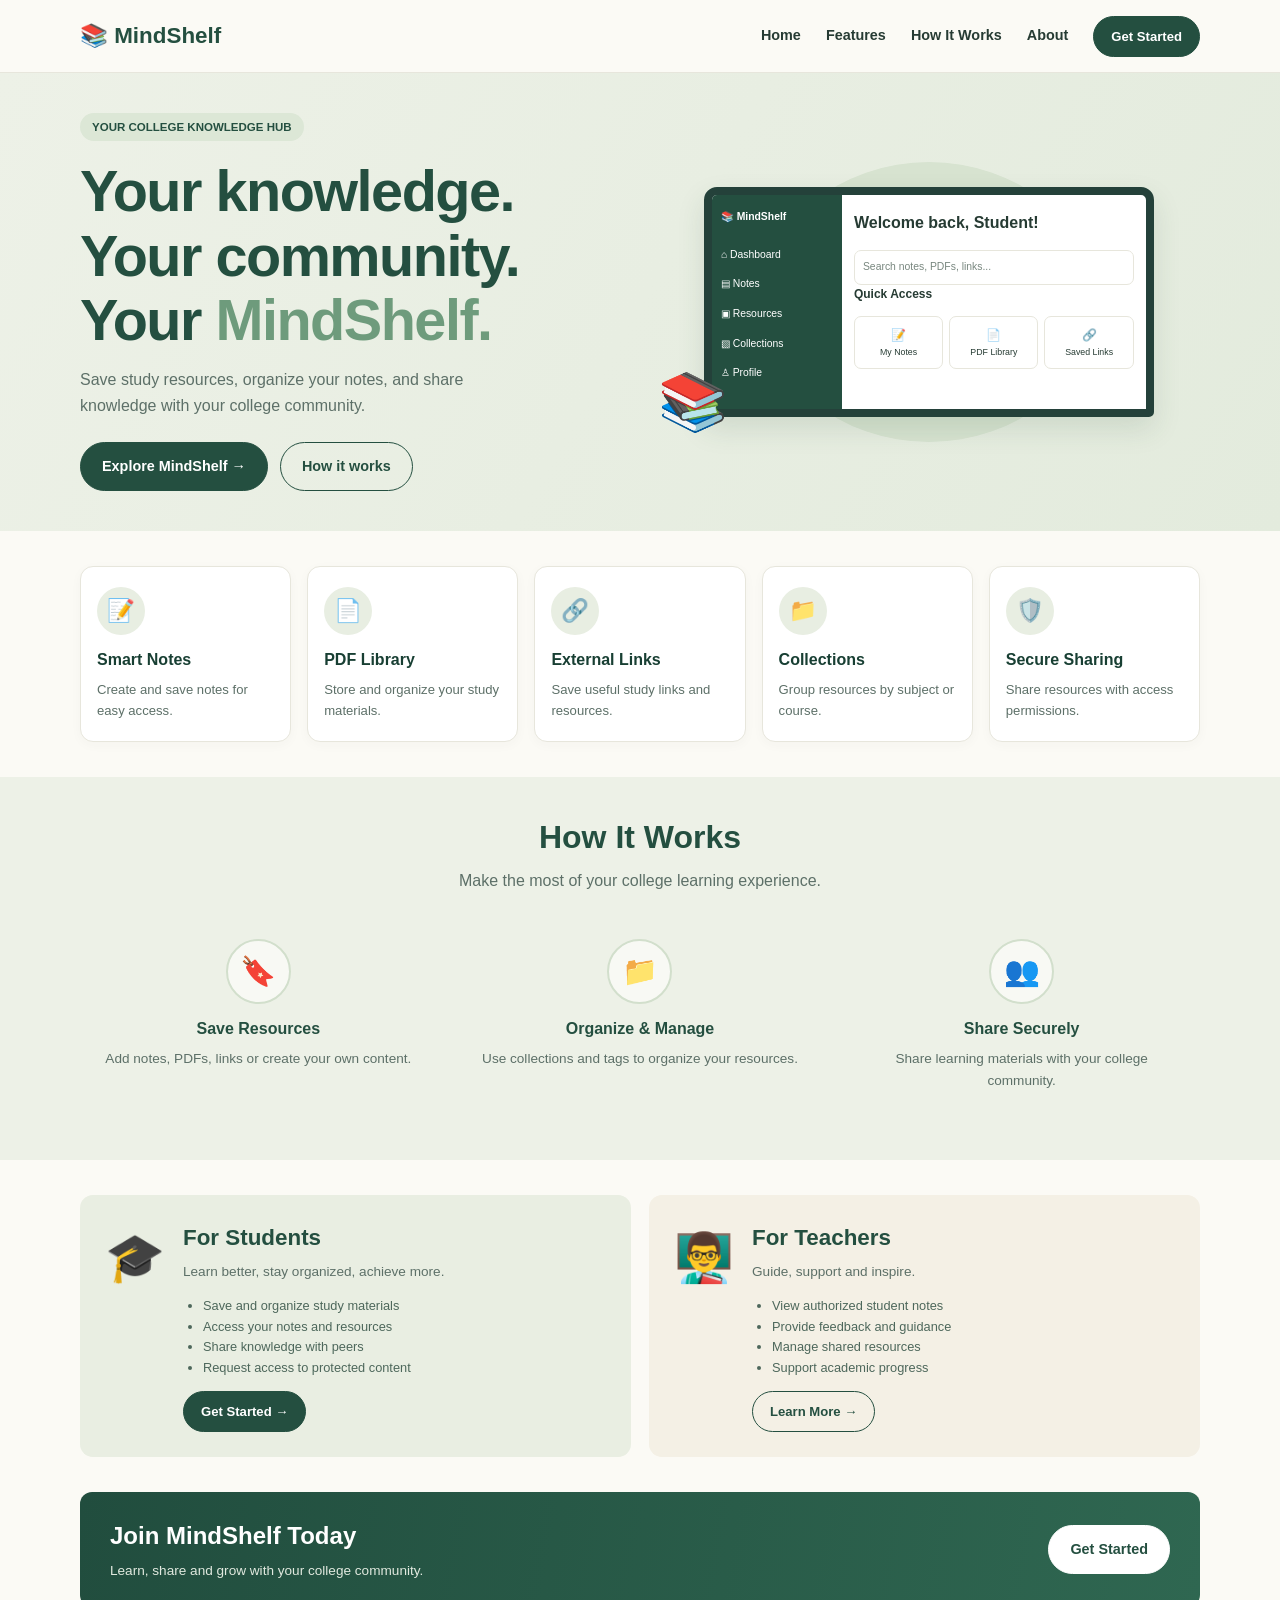
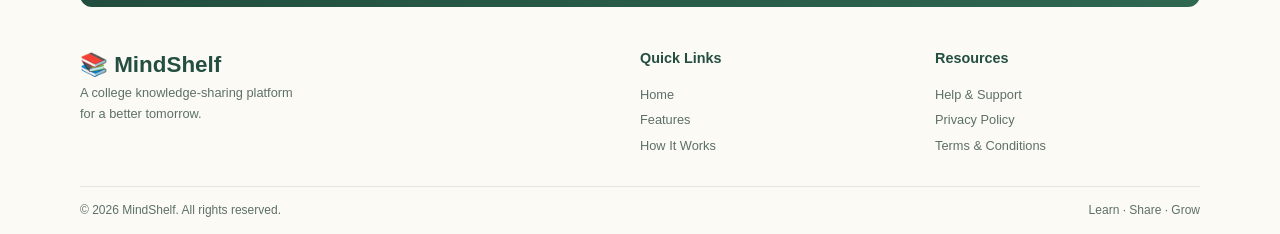
==== index.html @ 11914159 "Intial project Commit" ====
<!DOCTYPE html>
<html lang="en">
<head>
  <meta charset="UTF-8">
  <meta name="viewport" content="width=device-width, initial-scale=1.0">
  <title>MindShelf - Your College Knowledge Hub</title>

  <link rel="stylesheet" href="style.css">
</head>
<body>

  <!-- Navigation Bar -->
  <header class="site-header">
    <div class="container nav-wrap">
      <a class="brand" href="#home">📚 MindShelf</a>

      <button class="menu-toggle" id="menuToggle"
        aria-label="Toggle navigation"
        aria-expanded="false">☰</button>

      <nav class="nav-links" id="navLinks">
        <a href="#home">Home</a>
        <a href="#features">Features</a>
        <a href="#how-it-works">How It Works</a>
        <a href="#about">About</a>
        <a class="button button-small" href="#join">Get Started</a>
      </nav>
    </div>
  </header>

  <main>
    <!-- Hero Section -->
    <section class="hero" id="home">
      <div class="container hero-grid">
        <div class="hero-copy">
          <span class="eyebrow">YOUR COLLEGE KNOWLEDGE HUB</span>

          <h1>
            Your knowledge.<br>
            Your community.<br>
            Your <span>MindShelf.</span>
          </h1>

          <p class="hero-description">
            Save study resources, organize your notes,
            and share knowledge with your college community.
          </p>

          <div class="hero-actions">
            <a class="button" href="#features">Explore MindShelf →</a>
            <a class="button button-outline" href="#how-it-works">
              How it works
            </a>
          </div>
        </div>

        <div class="hero-art">
          <div class="art-circle"></div>
          <div class="hero-book">📚</div>

          <div class="laptop">
            <div class="screen">
              <aside class="mock-sidebar">
                <strong>📚 MindShelf</strong>
                <span>⌂ Dashboard</span>
                <span>▤ Notes</span>
                <span>▣ Resources</span>
                <span>▧ Collections</span>
                <span>♙ Profile</span>
              </aside>

              <div class="mock-content">
                <h3>Welcome back, Student!</h3>
                <div class="mock-search">
                  Search notes, PDFs, links...
                </div>
                <p><strong>Quick Access</strong></p>

                <div class="mock-cards">
                  <div>📝<small>My Notes</small></div>
                  <div>📄<small>PDF Library</small></div>
                  <div>🔗<small>Saved Links</small></div>
                </div>
              </div>
            </div>
          </div>
        </div>
      </div>
    </section>

    <!-- Features Section -->
    <section class="section" id="features">
      <div class="container feature-grid">
        <article class="feature-card">
          <div class="feature-icon">📝</div>
          <h3>Smart Notes</h3>
          <p>Create and save notes for easy access.</p>
        </article>

        <article class="feature-card">
          <div class="feature-icon">📄</div>
          <h3>PDF Library</h3>
          <p>Store and organize your study materials.</p>
        </article>

        <article class="feature-card">
          <div class="feature-icon">🔗</div>
          <h3>External Links</h3>
          <p>Save useful study links and resources.</p>
        </article>

        <article class="feature-card">
          <div class="feature-icon">📁</div>
          <h3>Collections</h3>
          <p>Group resources by subject or course.</p>
        </article>

        <article class="feature-card">
          <div class="feature-icon">🛡️</div>
          <h3>Secure Sharing</h3>
          <p>Share resources with access permissions.</p>
        </article>
      </div>
    </section>

    <!-- How It Works -->
    <section class="how-section section" id="how-it-works">
      <div class="container">
        <div class="how-intro">
          <h2>How It Works</h2>
          <p>Make the most of your college learning experience.</p>
        </div>

        <div class="steps">
          <article class="step">
            <div class="step-icon">🔖</div>
            <h3>Save Resources</h3>
            <p>Add notes, PDFs, links or create your own content.</p>
          </article>

          <article class="step">
            <div class="step-icon">📁</div>
            <h3>Organize &amp; Manage</h3>
            <p>Use collections and tags to organize your resources.</p>
          </article>

          <article class="step">
            <div class="step-icon">👥</div>
            <h3>Share Securely</h3>
            <p>Share learning materials with your college community.</p>
          </article>
        </div>
      </div>
    </section>

    <!-- Students and Teachers -->
    <section class="section" id="about">
      <div class="container audience-grid">
        <article class="audience-card student-card">
          <div class="audience-icon">🎓</div>
          <div>
            <h2>For Students</h2>
            <p>Learn better, stay organized, achieve more.</p>
            <ul>
              <li>Save and organize study materials</li>
              <li>Access your notes and resources</li>
              <li>Share knowledge with peers</li>
              <li>Request access to protected content</li>
            </ul>
            <a class="button button-small" href="#join">Get Started →</a>
          </div>
        </article>

        <article class="audience-card teacher-card">
          <div class="audience-icon">👨‍🏫</div>
          <div>
            <h2>For Teachers</h2>
            <p>Guide, support and inspire.</p>
            <ul>
              <li>View authorized student notes</li>
              <li>Provide feedback and guidance</li>
              <li>Manage shared resources</li>
              <li>Support academic progress</li>
            </ul>
            <a class="button button-outline button-small" href="#join">
              Learn More →
            </a>
          </div>
        </article>
      </div>
    </section>

    <!-- Join Banner -->
    <section class="join-section" id="join">
      <div class="container join-banner">
        <div>
          <h2>Join MindShelf Today</h2>
          <p>Learn, share and grow with your college community.</p>
        </div>
        <a class="button button-light" href="mailto:hello@example.com">
          Get Started
        </a>
      </div>
    </section>
  </main>

  <!-- Footer -->
  <footer class="site-footer">
    <div class="container footer-grid">
      <div>
        <a class="brand" href="#home">📚 MindShelf</a>
        <p>A college knowledge-sharing platform<br>for a better tomorrow.</p>
      </div>

      <div>
        <h3>Quick Links</h3>
        <a href="#home">Home</a>
        <a href="#features">Features</a>
        <a href="#how-it-works">How It Works</a>
      </div>

      <div>
        <h3>Resources</h3>
        <a href="#join">Help &amp; Support</a>
        <a href="#join">Privacy Policy</a>
        <a href="#join">Terms &amp; Conditions</a>
      </div>
    </div>

    <div class="container footer-bottom">
      <span>© <span id="year"></span> MindShelf. All rights reserved.</span>
      <span>Learn · Share · Grow</span>
    </div>
  </footer>

  <script src="script.js"></script>
</body>
</html>
---- style.css ----
/* Basic settings */
* {
  box-sizing: border-box;
}

:root {
  --green: #244f40;
  --dark-green: #183f33;
  --sage: #e8eee2;
  --cream: #fbfaf5;
  --white: #ffffff;
  --text: #263b33;
  --muted: #5d7068;
  --border: #e7e6dc;
}

html {
  scroll-behavior: smooth;
  scroll-padding-top: 80px;
}

body {
  margin: 0;
  font-family: Arial, sans-serif;
  background: var(--cream);
  color: var(--text);
  line-height: 1.6;
}

a {
  color: inherit;
  text-decoration: none;
}

.container {
  width: min(1120px, calc(100% - 40px));
  margin: auto;
}

h1, h2, h3, p {
  margin-top: 0;
}

/* Navigation */
.site-header {
  background: var(--cream);
  position: sticky;
  top: 0;
  z-index: 10;
  border-bottom: 1px solid var(--border);
}

.nav-wrap {
  min-height: 72px;
  display: flex;
  justify-content: space-between;
  align-items: center;
}

.brand {
  color: var(--green);
  font-size: 1.4rem;
  font-weight: bold;
}

.nav-links {
  display: flex;
  align-items: center;
  gap: 25px;
  font-size: 0.9rem;
  font-weight: bold;
}

.nav-links a:not(.button):hover {
  color: #70977e;
}

.menu-toggle {
  display: none;
  border: none;
  background: transparent;
  color: var(--green);
  font-size: 1.7rem;
  cursor: pointer;
}

/* Buttons */
.button {
  display: inline-flex;
  justify-content: center;
  align-items: center;
  gap: 8px;
  padding: 12px 21px;
  background: var(--green);
  color: white;
  border: 1px solid var(--green);
  border-radius: 30px;
  font-size: 0.9rem;
  font-weight: bold;
  transition: 0.2s;
  cursor: pointer;
}

.button:hover {
  background: var(--dark-green);
  transform: translateY(-2px);
}

.button-small {
  padding: 9px 17px;
  font-size: 0.82rem;
}

.button-outline {
  background: transparent;
  color: var(--green);
}

.button-outline:hover {
  color: white;
}

.button-light {
  background: white;
  color: var(--green);
  border-color: white;
}

/* Hero section */
.hero {
  background: linear-gradient(120deg, #edf1e7, #e3ebdd);
  overflow: hidden;
}

.hero-grid {
  min-height: 420px;
  padding-top: 40px;
  padding-bottom: 40px;
  display: grid;
  grid-template-columns: 1fr 1fr;
  align-items: center;
  gap: 35px;
}

.eyebrow {
  display: inline-block;
  background: #dce7d6;
  color: var(--green);
  border-radius: 30px;
  padding: 5px 12px;
  font-size: 0.72rem;
  font-weight: bold;
}

.hero h1 {
  margin: 18px 0 14px;
  color: var(--green);
  font-size: clamp(2.4rem, 4.5vw, 3.6rem);
  line-height: 1.12;
  letter-spacing: -1.5px;
}

.hero h1 span {
  color: #6e9b7c;
}

.hero-description {
  max-width: 450px;
  color: var(--muted);
}

.hero-actions {
  display: flex;
  flex-wrap: wrap;
  gap: 12px;
  margin-top: 24px;
}

/* Laptop illustration */
.hero-art {
  min-height: 320px;
  position: relative;
  display: flex;
  align-items: center;
  justify-content: center;
}

.art-circle {
  position: absolute;
  width: 330px;
  height: 280px;
  border-radius: 50%;
  background: #d7e3d0;
}

.hero-book {
  position: absolute;
  bottom: 15px;
  left: 0;
  z-index: 2;
  font-size: 3.5rem;
}

.laptop {
  width: 100%;
  max-width: 450px;
  position: relative;
  z-index: 1;
}

.screen {
  min-height: 230px;
  display: grid;
  grid-template-columns: 30% 70%;
  background: white;
  border: 8px solid #24413a;
  border-radius: 13px 13px 5px 5px;
  overflow: hidden;
  box-shadow: 0 12px 28px #254c3a20;
}

.mock-sidebar {
  background: var(--green);
  color: white;
  padding: 14px 9px;
  display: flex;
  flex-direction: column;
  gap: 13px;
  font-size: 0.65rem;
}

.mock-sidebar strong {
  margin-bottom: 8px;
}

.mock-content {
  padding: 18px 12px;
  font-size: 0.75rem;
}

.mock-content h3 {
  font-size: 1rem;
  line-height: 1.3;
}

.mock-search {
  border: 1px solid var(--border);
  border-radius: 7px;
  padding: 8px;
  color: #78877f;
  font-size: 0.65rem;
}

.mock-cards {
  display: grid;
  grid-template-columns: repeat(3, 1fr);
  gap: 6px;
}

.mock-cards div {
  padding: 9px 2px;
  text-align: center;
  border: 1px solid var(--border);
  border-radius: 7px;
}

.mock-cards small {
  display: block;
  font-size: 0.55rem;
}

/* General sections */
.section {
  padding: 35px 0;
}

/* Feature cards */
.feature-grid {
  display: grid;
  grid-template-columns: repeat(5, 1fr);
  gap: 16px;
}

.feature-card {
  padding: 20px 16px;
  background: var(--white);
  border: 1px solid var(--border);
  border-radius: 13px;
  box-shadow: 0 3px 12px #3d4e3808;
  transition: transform 0.2s;
}

.feature-card:hover {
  transform: translateY(-5px);
}

.feature-icon {
  width: 48px;
  height: 48px;
  display: grid;
  place-items: center;
  background: var(--sage);
  border-radius: 50%;
  font-size: 1.4rem;
}

.feature-card h3 {
  color: var(--dark-green);
  font-size: 1rem;
  margin: 12px 0 6px;
}

.feature-card p {
  margin-bottom: 0;
  color: var(--muted);
  font-size: 0.82rem;
}

/* How it works */
.how-section {
  background: #edf1e7;
}

.how-intro {
  text-align: center;
  margin-bottom: 25px;
}

.how-intro h2 {
  color: var(--green);
  font-size: 2rem;
  margin-bottom: 5px;
}

.how-intro p {
  color: var(--muted);
}

.steps {
  display: grid;
  grid-template-columns: repeat(3, 1fr);
  gap: 25px;
}

.step {
  text-align: center;
  padding: 20px;
}

.step-icon {
  width: 65px;
  height: 65px;
  display: grid;
  place-items: center;
  background: #f8f9f4;
  border: 2px solid #d2dfcc;
  border-radius: 50%;
  margin: 0 auto 12px;
  font-size: 1.8rem;
}

.step h3 {
  color: var(--green);
  font-size: 1rem;
  margin-bottom: 7px;
}

.step p {
  color: var(--muted);
  font-size: 0.85rem;
}

/* Student and teacher cards */
.audience-grid {
  display: grid;
  grid-template-columns: 1fr 1fr;
  gap: 18px;
}

.audience-card {
  display: flex;
  align-items: flex-start;
  gap: 18px;
  padding: 25px;
  border-radius: 13px;
}

.student-card {
  background: #e9eee2;
}

.teacher-card {
  background: #f4f0e5;
}

.audience-icon {
  font-size: 3rem;
}

.audience-card h2 {
  color: var(--green);
  font-size: 1.4rem;
  margin-bottom: 5px;
}

.audience-card p {
  color: var(--muted);
  font-size: 0.85rem;
}

.audience-card ul {
  padding-left: 20px;
  color: #4d675b;
  font-size: 0.8rem;
}

/* Join banner */
.join-section {
  padding: 0 0 25px;
}

.join-banner {
  background: linear-gradient(100deg, #214d3e, #2f6751);
  color: white;
  border-radius: 12px;
  padding: 25px 30px;
  display: flex;
  justify-content: space-between;
  align-items: center;
  gap: 20px;
}

.join-banner h2 {
  margin-bottom: 5px;
}

.join-banner p {
  margin-bottom: 0;
  color: #e1e9df;
  font-size: 0.85rem;
}

/* Footer */
.site-footer {
  padding-top: 15px;
}

.footer-grid {
  display: grid;
  grid-template-columns: 2fr 1fr 1fr;
  gap: 30px;
  padding-bottom: 25px;
}

.footer-grid h3 {
  color: var(--green);
  font-size: 0.9rem;
}

.footer-grid p,
.footer-grid a:not(.brand) {
  color: var(--muted);
  font-size: 0.8rem;
}

.footer-grid a:not(.brand) {
  display: block;
  margin: 5px 0;
}

.footer-bottom {
  border-top: 1px solid var(--border);
  padding: 14px 0;
  display: flex;
  justify-content: space-between;
  gap: 12px;
  color: var(--muted);
  font-size: 0.75rem;
}

/* Mobile responsive design */
@media (max-width: 900px) {
  .feature-grid {
    grid-template-columns: repeat(3, 1fr);
  }

  .hero-grid {
    gap: 20px;
  }

  .audience-card {
    padding: 18px;
    gap: 10px;
  }
}

@media (max-width: 650px) {
  .menu-toggle {
    display: block;
  }

  .nav-links {
    display: none;
    position: absolute;
    top: 72px;
    left: 0;
    right: 0;
    padding: 20px;
    background: var(--cream);
    border-bottom: 1px solid var(--border);
    flex-direction: column;
    align-items: stretch;
    gap: 15px;
  }

  .nav-links.open {
    display: flex;
  }

  .hero-grid {
    grid-template-columns: 1fr;
    padding-top: 35px;
  }

  .hero-art {
    min-height: 250px;
  }

  .screen {
    min-height: 190px;
  }

  .feature-grid {
    grid-template-columns: repeat(2, 1fr);
    gap: 12px;
  }

  .feature-card:last-child {
    grid-column: span 2;
  }

  .steps {
    grid-template-columns: 1fr;
    gap: 5px;
  }

  .step {
    padding: 12px;
  }

  .audience-grid {
    grid-template-columns: 1fr;
  }

  .join-banner {
    align-items: flex-start;
    flex-direction: column;
  }

  .footer-grid {
    grid-template-columns: 1fr 1fr;
  }

  .footer-grid > div:first-child {
    grid-column: span 2;
  }

  .footer-bottom {
    flex-direction: column;
    gap: 5px;
  }
}

@media (max-width: 380px) {
  .hero h1 {
    font-size: 2.3rem;
  }

  .hero-actions .button {
    padding: 10px 14px;
  }

  .audience-icon {
    display: none;
  }

  .screen {
    grid-template-columns: 28% 72%;
    border-width: 5px;
  }

  .mock-sidebar {
    padding: 10px 5px;
    font-size: 0.55rem;
  }
}
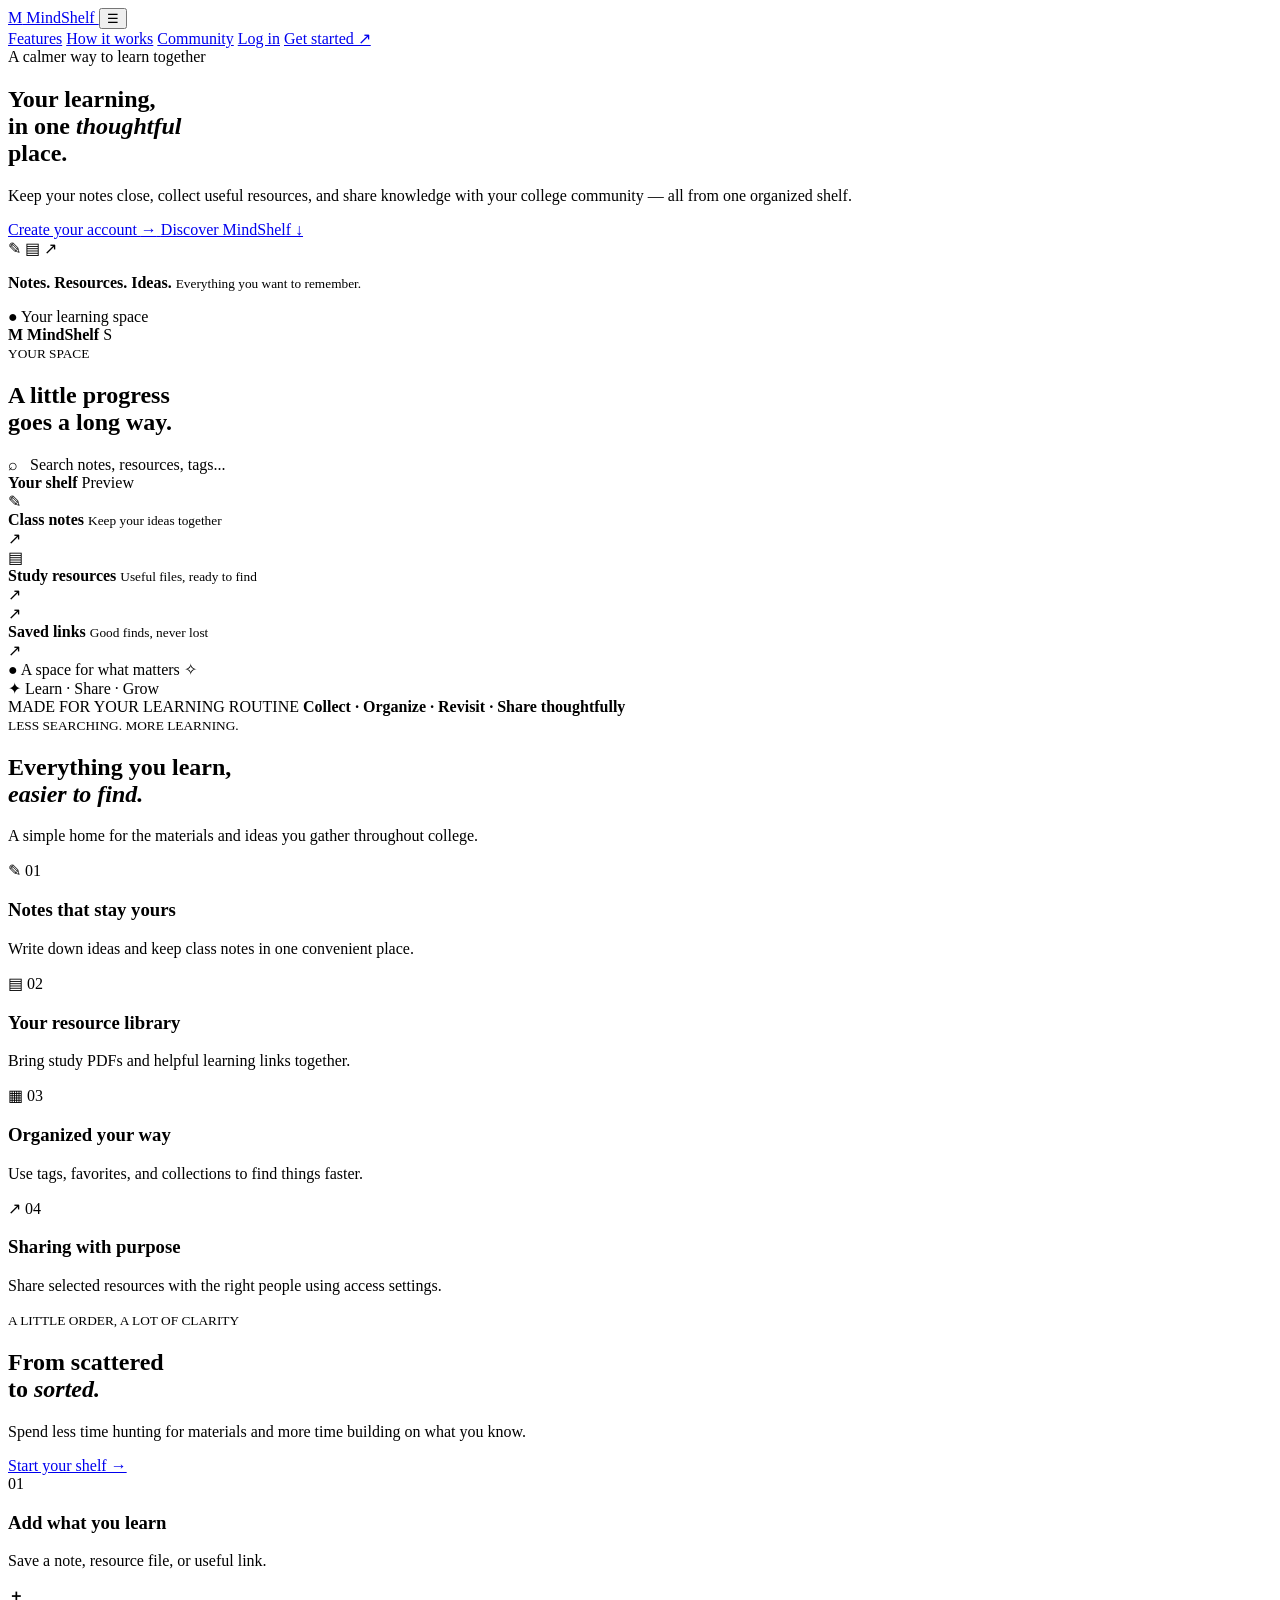
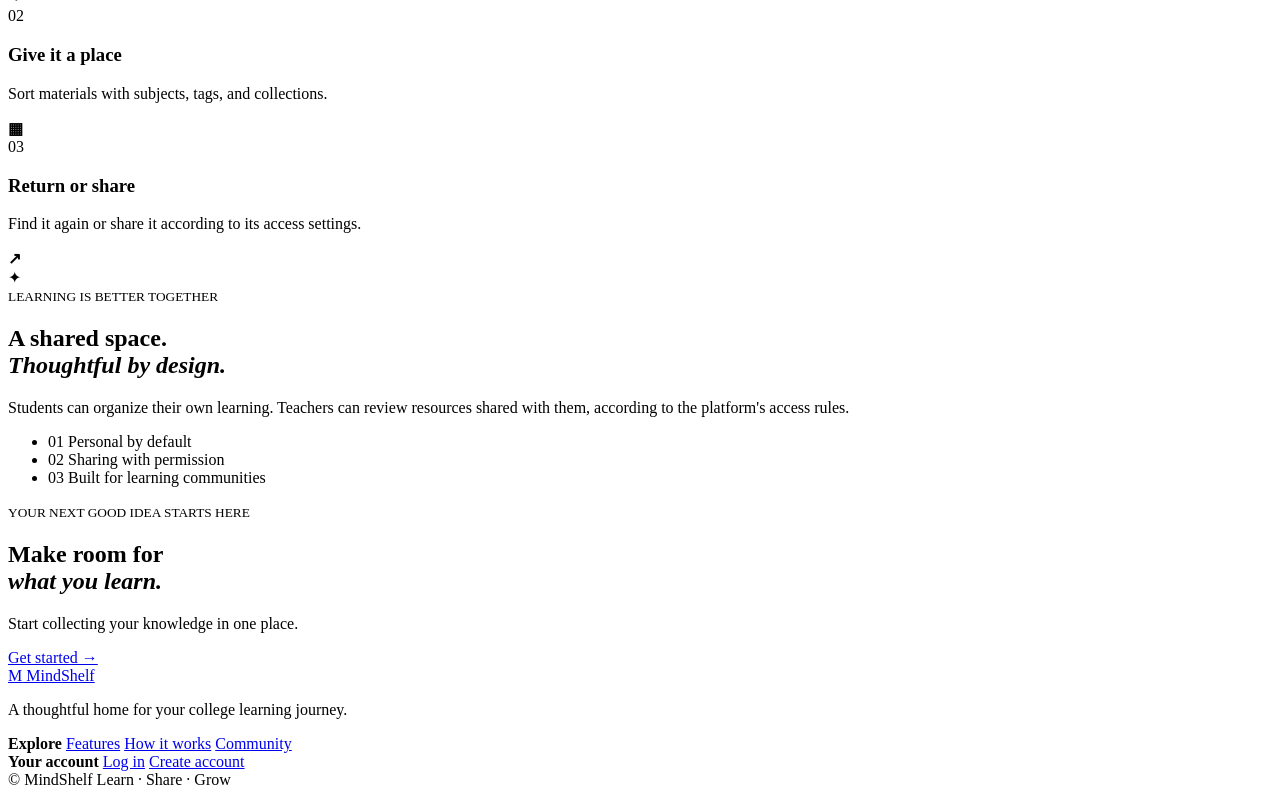
==== commit 266a2215: "Rename homepage" ====
--- a/index.html
+++ b/index.html
@@ -4,236 +4,375 @@
 <head>
   <meta charset="UTF-8">
   <meta name="viewport" content="width=device-width, initial-scale=1.0">
-  <title>MindShelf - Your College Knowledge Hub</title>
-
-  <link rel="stylesheet" href="style.css">
+  <meta name="description" content="Organize notes, collect study resources, and share knowledge with your college community.">
+  <title>MindShelf | Your Learning, in One Place</title>
+  <link rel="stylesheet" href="entry.css">
 </head>
 <body>
 
-  <!-- Navigation Bar -->
-  <header class="site-header">
-    <div class="container nav-wrap">
-      <a class="brand" href="#home">📚 MindShelf</a>
-
-      <button class="menu-toggle" id="menuToggle"
-        aria-label="Toggle navigation"
-        aria-expanded="false">☰</button>
-
-      <nav class="nav-links" id="navLinks">
-        <a href="#home">Home</a>
+  <header class="header">
+    <div class="wrap nav">
+      <a class="brand" href="#home">
+        <span class="mark">M</span>
+        MindShelf
+      </a>
+
+      <button class="menu" id="menuToggle"
+        aria-controls="navLinks"
+        aria-expanded="false"
+        aria-label="Open navigation">
+        ☰
+      </button>
+
+      <nav id="navLinks">
         <a href="#features">Features</a>
-        <a href="#how-it-works">How It Works</a>
-        <a href="#about">About</a>
-        <a class="button button-small" href="#join">Get Started</a>
+        <a href="#steps">How it works</a>
+        <a href="#community">Community</a>
+        <a class="login" href="login.html">Log in</a>
+        <a class="btn small" href="signup.html">Get started ↗</a>
       </nav>
     </div>
   </header>
 
   <main>
+
     <!-- Hero Section -->
     <section class="hero" id="home">
-      <div class="container hero-grid">
+      <div class="wrap hero-grid">
+
         <div class="hero-copy">
-          <span class="eyebrow">YOUR COLLEGE KNOWLEDGE HUB</span>
+          <span class="eyebrow">
+            <i></i> A calmer way to learn together
+          </span>
 
           <h1>
-            Your knowledge.<br>
-            Your community.<br>
-            Your <span>MindShelf.</span>
+            Your learning,<br>
+            in one <em>thoughtful</em><br>
+            place.
           </h1>
 
-          <p class="hero-description">
-            Save study resources, organize your notes,
-            and share knowledge with your college community.
+          <p class="lead">
+            Keep your notes close, collect useful resources,
+            and share knowledge with your college community
+            — all from one organized shelf.
           </p>
 
-          <div class="hero-actions">
-            <a class="button" href="#features">Explore MindShelf →</a>
-            <a class="button button-outline" href="#how-it-works">
-              How it works
+          <div class="actions">
+            <a class="btn" href="signup.html">
+              Create your account <span>→</span>
             </a>
-          </div>
-        </div>
-
-        <div class="hero-art">
-          <div class="art-circle"></div>
-          <div class="hero-book">📚</div>
-
-          <div class="laptop">
-            <div class="screen">
-              <aside class="mock-sidebar">
-                <strong>📚 MindShelf</strong>
-                <span>⌂ Dashboard</span>
-                <span>▤ Notes</span>
-                <span>▣ Resources</span>
-                <span>▧ Collections</span>
-                <span>♙ Profile</span>
-              </aside>
-
-              <div class="mock-content">
-                <h3>Welcome back, Student!</h3>
-                <div class="mock-search">
-                  Search notes, PDFs, links...
-                </div>
-                <p><strong>Quick Access</strong></p>
-
-                <div class="mock-cards">
-                  <div>📝<small>My Notes</small></div>
-                  <div>📄<small>PDF Library</small></div>
-                  <div>🔗<small>Saved Links</small></div>
-                </div>
+
+            <a class="plain-link" href="#features">
+              Discover MindShelf ↓
+            </a>
+          </div>
+
+          <div class="proof">
+            <div class="bubbles">
+              <span>✎</span>
+              <span>▤</span>
+              <span>↗</span>
+            </div>
+
+            <p>
+              <b>Notes. Resources. Ideas.</b>
+              <small>Everything you want to remember.</small>
+            </p>
+          </div>
+        </div>
+
+        <!-- Dashboard Preview -->
+        <div class="visual" aria-label="Preview of a personal learning dashboard">
+
+          <div class="ring r1"></div>
+          <div class="ring r2"></div>
+
+          <div class="float top">
+            ● Your learning space
+          </div>
+
+          <div class="dash">
+
+            <div class="dash-head">
+              <b>
+                <span class="mini">M</span>
+                MindShelf
+              </b>
+              <span class="avatar">S</span>
+            </div>
+
+            <div class="welcome">
+              <small>YOUR SPACE</small>
+              <h2>
+                A little progress<br>
+                goes a long way.
+              </h2>
+            </div>
+
+            <div class="search">
+              ⌕ &nbsp; Search notes, resources, tags...
+            </div>
+
+            <div class="row-label">
+              <b>Your shelf</b>
+              <span>Preview</span>
+            </div>
+
+            <div class="resource">
+              <span class="resicon green">✎</span>
+              <div>
+                <b>Class notes</b>
+                <small>Keep your ideas together</small>
               </div>
-            </div>
-          </div>
-        </div>
-      </div>
-    </section>
-
-    <!-- Features Section -->
+              <span class="arrow">↗</span>
+            </div>
+
+            <div class="resource">
+              <span class="resicon peach">▤</span>
+              <div>
+                <b>Study resources</b>
+                <small>Useful files, ready to find</small>
+              </div>
+              <span class="arrow">↗</span>
+            </div>
+
+            <div class="resource">
+              <span class="resicon blue">↗</span>
+              <div>
+                <b>Saved links</b>
+                <small>Good finds, never lost</small>
+              </div>
+              <span class="arrow">↗</span>
+            </div>
+
+            <div class="dash-foot">
+              <span>● A space for what matters</span>
+              <span>✧</span>
+            </div>
+
+          </div>
+
+          <div class="float bottom">
+            ✦ Learn · Share · Grow
+          </div>
+        </div>
+
+      </div>
+    </section>
+
+    <!-- Highlights -->
+    <div class="ribbon">
+      <div class="wrap ribbon-in">
+        <span>MADE FOR YOUR LEARNING ROUTINE</span>
+        <b>
+          Collect <i>·</i> Organize <i>·</i>
+          Revisit <i>·</i> Share thoughtfully
+        </b>
+      </div>
+    </div>
+
+    <!-- Features -->
     <section class="section" id="features">
-      <div class="container feature-grid">
-        <article class="feature-card">
-          <div class="feature-icon">📝</div>
-          <h3>Smart Notes</h3>
-          <p>Create and save notes for easy access.</p>
-        </article>
-
-        <article class="feature-card">
-          <div class="feature-icon">📄</div>
-          <h3>PDF Library</h3>
-          <p>Store and organize your study materials.</p>
-        </article>
-
-        <article class="feature-card">
-          <div class="feature-icon">🔗</div>
-          <h3>External Links</h3>
-          <p>Save useful study links and resources.</p>
-        </article>
-
-        <article class="feature-card">
-          <div class="feature-icon">📁</div>
-          <h3>Collections</h3>
-          <p>Group resources by subject or course.</p>
-        </article>
-
-        <article class="feature-card">
-          <div class="feature-icon">🛡️</div>
-          <h3>Secure Sharing</h3>
-          <p>Share resources with access permissions.</p>
-        </article>
+      <div class="wrap">
+
+        <div class="heading">
+          <small>LESS SEARCHING. MORE LEARNING.</small>
+          <h2>
+            Everything you learn,<br>
+            <em>easier to find.</em>
+          </h2>
+          <p>
+            A simple home for the materials and ideas
+            you gather throughout college.
+          </p>
+        </div>
+
+        <div class="features">
+
+          <article>
+            <span class="ficon">✎</span>
+            <label>01</label>
+            <h3>Notes that stay yours</h3>
+            <p>
+              Write down ideas and keep class notes
+              in one convenient place.
+            </p>
+          </article>
+
+          <article>
+            <span class="ficon peach">▤</span>
+            <label>02</label>
+            <h3>Your resource library</h3>
+            <p>
+              Bring study PDFs and helpful learning
+              links together.
+            </p>
+          </article>
+
+          <article>
+            <span class="ficon lilac">▦</span>
+            <label>03</label>
+            <h3>Organized your way</h3>
+            <p>
+              Use tags, favorites, and collections
+              to find things faster.
+            </p>
+          </article>
+
+          <article>
+            <span class="ficon blue">↗</span>
+            <label>04</label>
+            <h3>Sharing with purpose</h3>
+            <p>
+              Share selected resources with the right
+              people using access settings.
+            </p>
+          </article>
+
+        </div>
       </div>
     </section>
 
     <!-- How It Works -->
-    <section class="how-section section" id="how-it-works">
-      <div class="container">
-        <div class="how-intro">
-          <h2>How It Works</h2>
-          <p>Make the most of your college learning experience.</p>
-        </div>
-
-        <div class="steps">
-          <article class="step">
-            <div class="step-icon">🔖</div>
-            <h3>Save Resources</h3>
-            <p>Add notes, PDFs, links or create your own content.</p>
-          </article>
-
-          <article class="step">
-            <div class="step-icon">📁</div>
-            <h3>Organize &amp; Manage</h3>
-            <p>Use collections and tags to organize your resources.</p>
-          </article>
-
-          <article class="step">
-            <div class="step-icon">👥</div>
-            <h3>Share Securely</h3>
-            <p>Share learning materials with your college community.</p>
-          </article>
-        </div>
-      </div>
-    </section>
-
-    <!-- Students and Teachers -->
-    <section class="section" id="about">
-      <div class="container audience-grid">
-        <article class="audience-card student-card">
-          <div class="audience-icon">🎓</div>
-          <div>
-            <h2>For Students</h2>
-            <p>Learn better, stay organized, achieve more.</p>
-            <ul>
-              <li>Save and organize study materials</li>
-              <li>Access your notes and resources</li>
-              <li>Share knowledge with peers</li>
-              <li>Request access to protected content</li>
-            </ul>
-            <a class="button button-small" href="#join">Get Started →</a>
-          </div>
-        </article>
-
-        <article class="audience-card teacher-card">
-          <div class="audience-icon">👨‍🏫</div>
-          <div>
-            <h2>For Teachers</h2>
-            <p>Guide, support and inspire.</p>
-            <ul>
-              <li>View authorized student notes</li>
-              <li>Provide feedback and guidance</li>
-              <li>Manage shared resources</li>
-              <li>Support academic progress</li>
-            </ul>
-            <a class="button button-outline button-small" href="#join">
-              Learn More →
-            </a>
-          </div>
-        </article>
-      </div>
-    </section>
-
-    <!-- Join Banner -->
-    <section class="join-section" id="join">
-      <div class="container join-banner">
+    <section class="steps-section section" id="steps">
+      <div class="wrap steps-grid">
+
+        <div class="step-intro">
+          <small>A LITTLE ORDER, A LOT OF CLARITY</small>
+          <h2>
+            From scattered<br>
+            to <em>sorted.</em>
+          </h2>
+          <p>
+            Spend less time hunting for materials and
+            more time building on what you know.
+          </p>
+          <a class="plain-link" href="signup.html">
+            Start your shelf →
+          </a>
+        </div>
+
+        <div class="step-list">
+
+          <article>
+            <span>01</span>
+            <div>
+              <h3>Add what you learn</h3>
+              <p>Save a note, resource file, or useful link.</p>
+            </div>
+            <b>＋</b>
+          </article>
+
+          <article>
+            <span>02</span>
+            <div>
+              <h3>Give it a place</h3>
+              <p>Sort materials with subjects, tags, and collections.</p>
+            </div>
+            <b>▦</b>
+          </article>
+
+          <article>
+            <span>03</span>
+            <div>
+              <h3>Return or share</h3>
+              <p>Find it again or share it according to its access settings.</p>
+            </div>
+            <b>↗</b>
+          </article>
+
+        </div>
+      </div>
+    </section>
+
+    <!-- Community -->
+    <section class="section community" id="community">
+      <div class="wrap community-box">
+
+        <div class="spark">✦</div>
+
         <div>
-          <h2>Join MindShelf Today</h2>
-          <p>Learn, share and grow with your college community.</p>
-        </div>
-        <a class="button button-light" href="mailto:hello@example.com">
-          Get Started
+          <small>LEARNING IS BETTER TOGETHER</small>
+          <h2>
+            A shared space.<br>
+            <em>Thoughtful by design.</em>
+          </h2>
+          <p>
+            Students can organize their own learning.
+            Teachers can review resources shared with them,
+            according to the platform's access rules.
+          </p>
+        </div>
+
+        <ul>
+          <li><span>01</span> Personal by default</li>
+          <li><span>02</span> Sharing with permission</li>
+          <li><span>03</span> Built for learning communities</li>
+        </ul>
+
+      </div>
+    </section>
+
+    <!-- Call to Action -->
+    <section class="cta">
+      <div class="wrap cta-in">
+
+        <div>
+          <small>YOUR NEXT GOOD IDEA STARTS HERE</small>
+          <h2>
+            Make room for<br>
+            <em>what you learn.</em>
+          </h2>
+        </div>
+
+        <div>
+          <p>Start collecting your knowledge in one place.</p>
+          <a class="btn light" href="signup.html">
+            Get started →
+          </a>
+        </div>
+
+      </div>
+    </section>
+
+  </main>
+
+  <!-- Footer -->
+  <footer>
+    <div class="wrap footer-main">
+
+      <div>
+        <a class="brand" href="#home">
+          <span class="mark">M</span>
+          MindShelf
         </a>
-      </div>
-    </section>
-  </main>
-
-  <!-- Footer -->
-  <footer class="site-footer">
-    <div class="container footer-grid">
+        <p>
+          A thoughtful home for your college
+          learning journey.
+        </p>
+      </div>
+
       <div>
-        <a class="brand" href="#home">📚 MindShelf</a>
-        <p>A college knowledge-sharing platform<br>for a better tomorrow.</p>
+        <b>Explore</b>
+        <a href="#features">Features</a>
+        <a href="#steps">How it works</a>
+        <a href="#community">Community</a>
       </div>
 
       <div>
-        <h3>Quick Links</h3>
-        <a href="#home">Home</a>
-        <a href="#features">Features</a>
-        <a href="#how-it-works">How It Works</a>
-      </div>
-
-      <div>
-        <h3>Resources</h3>
-        <a href="#join">Help &amp; Support</a>
-        <a href="#join">Privacy Policy</a>
-        <a href="#join">Terms &amp; Conditions</a>
-      </div>
+        <b>Your account</b>
+        <a href="login.html">Log in</a>
+        <a href="signup.html">Create account</a>
+      </div>
+
     </div>
 
-    <div class="container footer-bottom">
-      <span>© <span id="year"></span> MindShelf. All rights reserved.</span>
+    <div class="wrap footer-bottom">
+      <span>© <span id="year"></span> MindShelf</span>
       <span>Learn · Share · Grow</span>
     </div>
   </footer>
 
-  <script src="script.js"></script>
+  <script src="entry.js"></script>
 </body>
 </html>
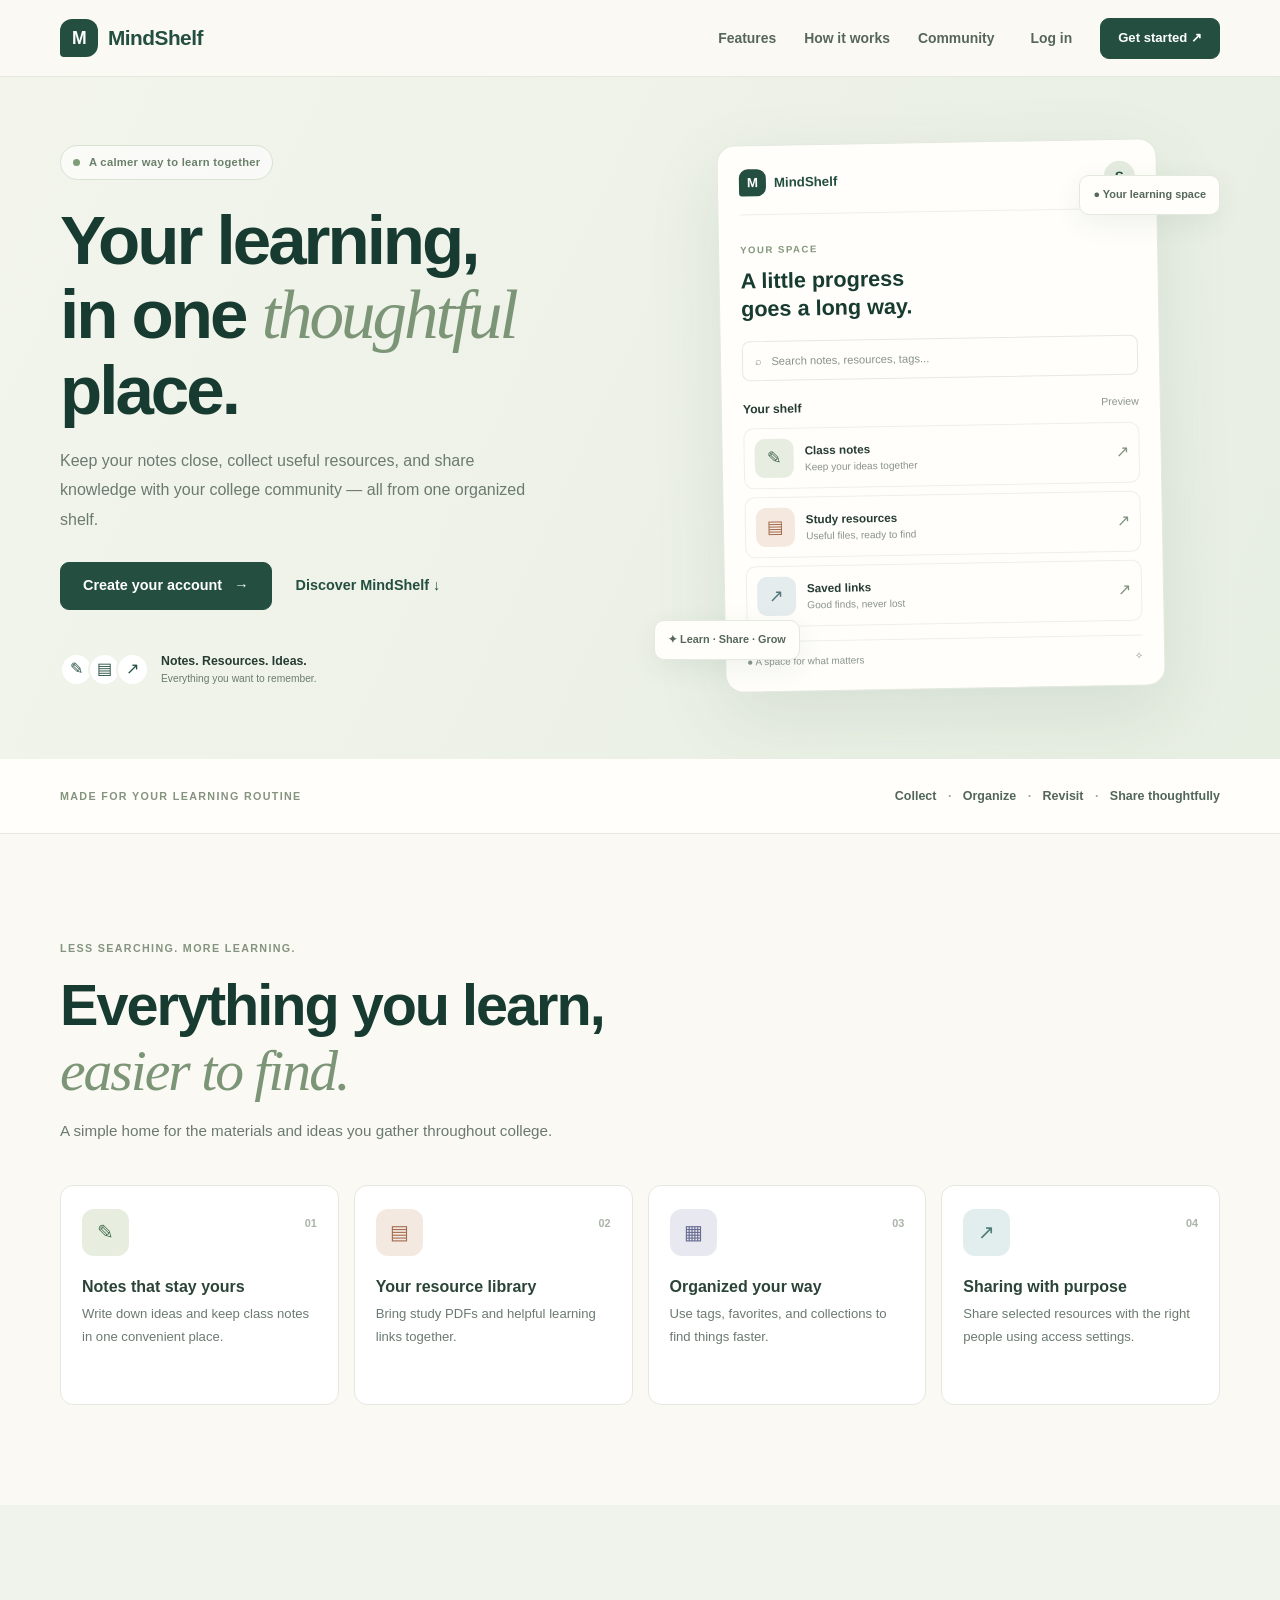
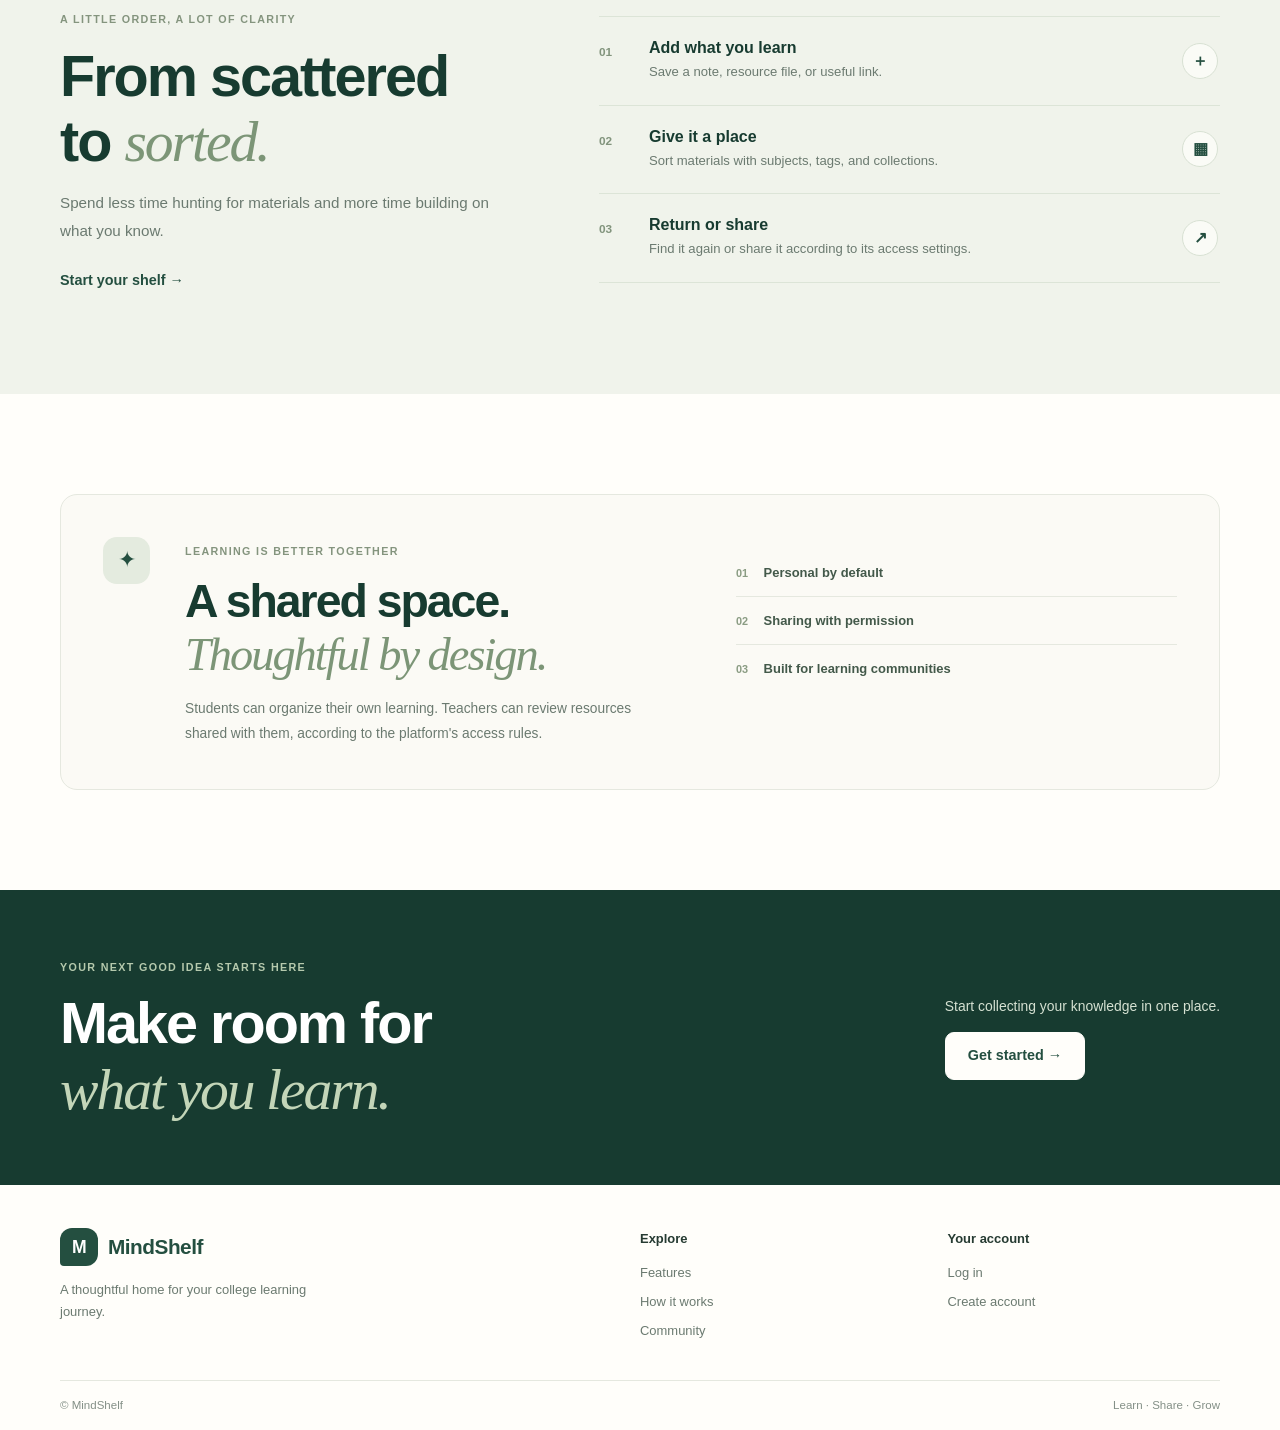
==== commit 62473b09: "Fix case sensitivity in stylesheet link reference" ====
--- a/index.html
+++ b/index.html
@@ -6,7 +6,7 @@
   <meta name="viewport" content="width=device-width, initial-scale=1.0">
   <meta name="description" content="Organize notes, collect study resources, and share knowledge with your college community.">
   <title>MindShelf | Your Learning, in One Place</title>
-  <link rel="stylesheet" href="entry.css">
+  <link rel="stylesheet" href="Entry.css">
 </head>
 <body>
 
--- a/Entry.css
+++ b/Entry.css
@@ -0,0 +1,1032 @@
+
+@import url('https://fonts.googleapis.com/css2?family=DM+Sans:wght@400;500;600;700&family=Manrope:wght@500;600;700;800&display=swap');
+
+:root {
+  --g: #244f40;
+  --deep: #173b30;
+  --sage: #7c9577;
+  --cream: #faf9f4;
+  --ink: #263b32;
+  --muted: #6b7a70;
+  --line: #e5e8df;
+}
+
+* {
+  box-sizing: border-box;
+}
+
+html {
+  scroll-behavior: smooth;
+  scroll-padding-top: 82px;
+}
+
+body {
+  margin: 0;
+  background: var(--cream);
+  color: var(--ink);
+  font: 16px/1.65 'DM Sans', Arial, sans-serif;
+}
+
+a {
+  color: inherit;
+  text-decoration: none;
+}
+
+h1, h2, h3, p {
+  margin-top: 0;
+}
+
+.wrap {
+  width: min(1160px, calc(100% - 48px));
+  margin: auto;
+}
+
+/* Navigation */
+.header {
+  position: sticky;
+  top: 0;
+  z-index: 9;
+  background: #faf9f4ed;
+  backdrop-filter: blur(12px);
+  border-bottom: 1px solid var(--line);
+}
+
+.nav {
+  min-height: 76px;
+  display: flex;
+  align-items: center;
+  justify-content: space-between;
+  gap: 20px;
+}
+
+.brand {
+  display: inline-flex;
+  align-items: center;
+  gap: 10px;
+  color: var(--g);
+  font: 800 1.3rem Manrope, sans-serif;
+  letter-spacing: -.5px;
+}
+
+.mark {
+  display: grid;
+  place-items: center;
+  width: 38px;
+  height: 38px;
+  border-radius: 12px 12px 12px 4px;
+  background: var(--g);
+  color: white;
+  font-size: 1.1rem;
+}
+
+.nav nav {
+  display: flex;
+  align-items: center;
+  gap: 28px;
+  color: #56665b;
+  font-size: .87rem;
+  font-weight: 700;
+}
+
+.nav nav > a:not(.btn):hover {
+  color: var(--g);
+}
+
+.login {
+  margin-left: 8px;
+}
+
+.menu {
+  display: none;
+  border: 0;
+  background: none;
+  color: var(--g);
+  font-size: 1.7rem;
+  cursor: pointer;
+}
+
+/* Buttons */
+.btn {
+  display: inline-flex;
+  align-items: center;
+  justify-content: center;
+  gap: 12px;
+  min-height: 48px;
+  padding: 0 22px;
+  border: 1px solid var(--g);
+  border-radius: 9px;
+  background: var(--g);
+  color: white;
+  font-size: .9rem;
+  font-weight: 700;
+  transition: .2s;
+}
+
+.btn:hover {
+  background: var(--deep);
+  transform: translateY(-2px);
+}
+
+.btn.small {
+  min-height: 41px;
+  padding: 0 17px;
+  font-size: .82rem;
+}
+
+.btn.light {
+  background: #fffefa;
+  border-color: #fffefa;
+  color: var(--g);
+}
+
+.btn.light:hover {
+  background: #eaf0e5;
+  color: var(--deep);
+  border-color: #eaf0e5;
+}
+
+/* Hero */
+.hero {
+  overflow: hidden;
+  background: linear-gradient(115deg, #f3f5ed, #e7eee2);
+}
+
+.hero-grid {
+  min-height: 605px;
+  padding: 65px 0 70px;
+  display: grid;
+  grid-template-columns: 1fr 1fr;
+  align-items: center;
+  gap: 42px;
+}
+
+.eyebrow {
+  display: inline-flex;
+  align-items: center;
+  gap: 9px;
+  padding: 7px 12px;
+  border: 1px solid #d8e2d2;
+  border-radius: 40px;
+  background: #ffffff9c;
+  color: #6a8069;
+  font-size: .7rem;
+  font-weight: 800;
+  letter-spacing: .3px;
+}
+
+.eyebrow i {
+  width: 7px;
+  height: 7px;
+  border-radius: 50%;
+  background: #7e9d76;
+}
+
+.hero h1 {
+  margin: 23px 0 18px;
+  color: var(--deep);
+  font: 800 clamp(3rem, 5.4vw, 4.55rem)/1.08 Manrope, sans-serif;
+  letter-spacing: -3px;
+}
+
+.hero h1 em,
+.heading h2 em,
+.step-intro h2 em,
+.community-box h2 em,
+.cta h2 em {
+  color: #7c9577;
+  font-family: Georgia, serif;
+  font-weight: 500;
+}
+
+.lead {
+  max-width: 495px;
+  color: var(--muted);
+  font-size: 1rem;
+  line-height: 1.85;
+}
+
+.actions {
+  display: flex;
+  align-items: center;
+  flex-wrap: wrap;
+  gap: 24px;
+  margin-top: 28px;
+}
+
+.plain-link {
+  color: var(--g);
+  font-size: .9rem;
+  font-weight: 800;
+}
+
+.plain-link:hover {
+  opacity: .75;
+}
+
+.proof {
+  display: flex;
+  align-items: center;
+  gap: 12px;
+  margin-top: 42px;
+}
+
+.bubbles {
+  display: flex;
+  padding-left: 5px;
+}
+
+.bubbles span {
+  display: grid;
+  place-items: center;
+  width: 33px;
+  height: 33px;
+  margin-left: -5px;
+  border: 2px solid #eff3e9;
+  border-radius: 50%;
+  background: white;
+  color: var(--g);
+}
+
+.proof p {
+  margin: 0;
+  font-size: .77rem;
+  line-height: 1.5;
+}
+
+.proof small {
+  display: block;
+  color: var(--muted);
+}
+
+/* Dashboard Preview */
+.visual {
+  position: relative;
+  min-height: 465px;
+  display: grid;
+  place-items: center;
+}
+
+.ring {
+  position: absolute;
+  border: 1px solid #cfddc8;
+  border-radius: 50%;
+}
+
+.r1 {
+  width: 440px;
+  height: 440px;
+}
+
+.r2 {
+  width: 355px;
+  height: 355px;
+  border-style: dashed;
+}
+
+.dash {
+  z-index: 1;
+  position: relative;
+  width: min(100%, 440px);
+  padding: 21px;
+  border: 1px solid #e4e9df;
+  border-radius: 18px;
+  background: #fffefa;
+  box-shadow: 0 25px 75px #2c4c381a;
+  transform: rotate(-1deg);
+}
+
+.dash-head {
+  display: flex;
+  align-items: center;
+  justify-content: space-between;
+  padding-bottom: 16px;
+  border-bottom: 1px solid #edf0e9;
+  color: var(--g);
+  font-size: .83rem;
+}
+
+.dash-head b {
+  display: flex;
+  align-items: center;
+  gap: 8px;
+}
+
+.mini {
+  display: grid;
+  place-items: center;
+  width: 27px;
+  height: 27px;
+  border-radius: 9px 9px 9px 3px;
+  background: var(--g);
+  color: white;
+}
+
+.avatar {
+  display: grid;
+  place-items: center;
+  width: 31px;
+  height: 31px;
+  border-radius: 50%;
+  background: #e4ebdf;
+  color: var(--g);
+  font-weight: 800;
+}
+
+.welcome {
+  padding: 20px 0 17px;
+}
+
+.welcome small {
+  color: #83977c;
+  font-size: .6rem;
+  font-weight: 800;
+  letter-spacing: 1.5px;
+}
+
+.welcome h2 {
+  margin: 6px 0 0;
+  color: var(--deep);
+  font: 700 1.35rem/1.3 Manrope, sans-serif;
+}
+
+.search {
+  padding: 10px 12px;
+  border: 1px solid #e6e9e1;
+  border-radius: 8px;
+  color: #89938a;
+  font-size: .7rem;
+}
+
+.row-label {
+  display: flex;
+  justify-content: space-between;
+  margin: 18px 0 9px;
+  font-size: .76rem;
+}
+
+.row-label span {
+  color: #8a958b;
+  font-size: .66rem;
+}
+
+.resource {
+  display: flex;
+  align-items: center;
+  gap: 11px;
+  margin-top: 8px;
+  padding: 10px;
+  border: 1px solid #edf0e9;
+  border-radius: 10px;
+}
+
+.resicon {
+  display: grid;
+  place-items: center;
+  flex: 0 0 39px;
+  height: 39px;
+  border-radius: 10px;
+  font-size: 1.1rem;
+}
+
+.resicon.green {
+  background: #e7eee1;
+  color: #46664d;
+}
+
+.resicon.peach {
+  background: #f4e8df;
+  color: #a36b4b;
+}
+
+.resicon.blue {
+  background: #e4eced;
+  color: #50767b;
+}
+
+.resource div:nth-child(2) {
+  display: grid;
+  line-height: 1.5;
+}
+
+.resource b {
+  font-size: .73rem;
+}
+
+.resource small {
+  color: #8a948b;
+  font-size: .63rem;
+}
+
+.arrow {
+  margin-left: auto;
+  color: #81947f;
+}
+
+.dash-foot {
+  display: flex;
+  justify-content: space-between;
+  margin-top: 14px;
+  padding-top: 12px;
+  border-top: 1px solid #edf0e9;
+  color: #89958b;
+  font-size: .62rem;
+}
+
+.float {
+  position: absolute;
+  z-index: 2;
+  padding: 10px 13px;
+  border: 1px solid #e3e9df;
+  border-radius: 10px;
+  background: #fffefa;
+  box-shadow: 0 8px 28px #29473512;
+  color: #56685a;
+  font-size: .68rem;
+  font-weight: 700;
+}
+
+.float.top {
+  top: 33px;
+  right: 0;
+}
+
+.float.bottom {
+  bottom: 29px;
+  left: -7px;
+}
+
+/* Highlights Ribbon */
+.ribbon {
+  background: #fffefa;
+  border-bottom: 1px solid var(--line);
+}
+
+.ribbon-in {
+  min-height: 74px;
+  display: flex;
+  align-items: center;
+  justify-content: space-between;
+  gap: 18px;
+}
+
+.ribbon-in > span,
+.heading > small,
+.step-intro > small,
+.community-box > div:nth-child(2) > small,
+.cta small {
+  color: #84947e;
+  font-size: .67rem;
+  font-weight: 800;
+  letter-spacing: 1.35px;
+}
+
+.ribbon-in b {
+  font-size: .78rem;
+  color: #52665a;
+}
+
+.ribbon-in i {
+  padding: 0 8px;
+  color: #9aaa96;
+  font-style: normal;
+}
+
+/* General Sections */
+.section {
+  padding: 100px 0;
+}
+
+.heading {
+  max-width: 650px;
+  margin-bottom: 42px;
+}
+
+.heading h2,
+.step-intro h2,
+.community-box h2,
+.cta h2 {
+  margin: 12px 0 14px;
+  color: var(--deep);
+  font: 800 clamp(2.55rem, 4.5vw, 3.6rem)/1.14 Manrope, sans-serif;
+  letter-spacing: -2px;
+}
+
+.heading p,
+.step-intro > p {
+  max-width: 530px;
+  color: var(--muted);
+  font-size: .95rem;
+}
+
+/* Features */
+.features {
+  display: grid;
+  grid-template-columns: repeat(4, 1fr);
+  gap: 15px;
+}
+
+.features article {
+  position: relative;
+  min-height: 220px;
+  padding: 23px 21px;
+  border: 1px solid var(--line);
+  border-radius: 13px;
+  background: white;
+  transition: .2s;
+}
+
+.features article:hover {
+  transform: translateY(-4px);
+  box-shadow: 0 14px 35px #243e2d0b;
+}
+
+.ficon {
+  display: grid;
+  place-items: center;
+  width: 47px;
+  height: 47px;
+  border-radius: 12px;
+  background: #e7eee0;
+  color: #4d7152;
+  font-size: 1.25rem;
+}
+
+.ficon.peach {
+  background: #f3e9e1;
+  color: #a56d4f;
+}
+
+.ficon.lilac {
+  background: #e8e8f0;
+  color: #676b91;
+}
+
+.ficon.blue {
+  background: #e2eeee;
+  color: #4f7c78;
+}
+
+.features label {
+  position: absolute;
+  right: 21px;
+  top: 29px;
+  color: #aab4a8;
+  font-size: .68rem;
+  font-weight: 800;
+}
+
+.features h3 {
+  margin: 22px 0 7px;
+  color: #2b4437;
+  font: 700 1rem Manrope, sans-serif;
+}
+
+.features p {
+  margin: 0;
+  color: var(--muted);
+  font-size: .82rem;
+  line-height: 1.75;
+}
+
+/* How it works */
+.steps-section {
+  background: #f0f3eb;
+}
+
+.steps-grid {
+  display: grid;
+  grid-template-columns: .85fr 1.15fr;
+  align-items: center;
+  gap: 80px;
+}
+
+.step-intro > p {
+  line-height: 1.85;
+  margin-bottom: 22px;
+}
+
+.step-list {
+  border-top: 1px solid #dce4d7;
+}
+
+.step-list article {
+  display: grid;
+  grid-template-columns: 35px 1fr 38px;
+  gap: 15px;
+  align-items: center;
+  padding: 22px 0;
+  border-bottom: 1px solid #dce4d7;
+}
+
+.step-list article > span {
+  align-self: start;
+  padding-top: 4px;
+  color: #82947d;
+  font-size: .74rem;
+  font-weight: 800;
+}
+
+.step-list h3 {
+  margin: 0 0 4px;
+  color: var(--deep);
+  font: 700 1rem Manrope, sans-serif;
+}
+
+.step-list p {
+  margin: 0;
+  color: var(--muted);
+  font-size: .82rem;
+}
+
+.step-list article > b {
+  display: grid;
+  place-items: center;
+  width: 36px;
+  height: 36px;
+  border: 1px solid #d8e1d3;
+  border-radius: 50%;
+  color: var(--g);
+  background: #fafbf6;
+}
+
+/* Community */
+.community {
+  background: #fffefa;
+}
+
+.community-box {
+  display: grid;
+  grid-template-columns: 50px 1fr .85fr;
+  gap: 32px;
+  align-items: start;
+  padding: 42px;
+  border: 1px solid var(--line);
+  border-radius: 17px;
+  background: #fbfaf5;
+}
+
+.spark {
+  display: grid;
+  place-items: center;
+  width: 47px;
+  height: 47px;
+  border-radius: 14px;
+  background: #e4ebdf;
+  color: var(--g);
+  font-size: 1.4rem;
+}
+
+.community-box h2 {
+  font-size: clamp(2.15rem, 3.7vw, 2.9rem);
+}
+
+.community-box p {
+  max-width: 460px;
+  margin: 0;
+  color: var(--muted);
+  font-size: .86rem;
+  line-height: 1.85;
+}
+
+.community-box ul {
+  list-style: none;
+  margin: 12px 0 0;
+  padding: 0;
+}
+
+.community-box li {
+  padding: 13px 0;
+  border-bottom: 1px solid var(--line);
+  color: #43594a;
+  font-size: .81rem;
+  font-weight: 700;
+}
+
+.community-box li:last-child {
+  border: 0;
+}
+
+.community-box li span {
+  margin-right: 12px;
+  color: #8a9c83;
+  font-size: .68rem;
+}
+
+/* Final CTA */
+.cta {
+  padding: 63px 0;
+  background: var(--deep);
+  color: white;
+}
+
+.cta-in {
+  display: flex;
+  align-items: center;
+  justify-content: space-between;
+  gap: 30px;
+}
+
+.cta small {
+  color: #b5c9ad;
+}
+
+.cta h2 {
+  margin-bottom: 0;
+  color: white;
+}
+
+.cta h2 em {
+  color: #c3d5b8;
+}
+
+.cta-in > div:last-child {
+  min-width: 250px;
+}
+
+.cta p {
+  color: #d5e1d2;
+  font-size: .87rem;
+}
+
+/* Footer */
+footer {
+  background: #fffefa;
+}
+
+.footer-main {
+  display: grid;
+  grid-template-columns: 2fr 1fr 1fr;
+  gap: 35px;
+  padding-top: 43px;
+  padding-bottom: 38px;
+}
+
+.footer-main p {
+  max-width: 270px;
+  margin: 13px 0 0;
+  color: var(--muted);
+  font-size: .81rem;
+}
+
+.footer-main > div:not(:first-child) {
+  display: flex;
+  flex-direction: column;
+  align-items: flex-start;
+  gap: 8px;
+  color: var(--muted);
+  font-size: .81rem;
+}
+
+.footer-main > div > b {
+  margin-bottom: 4px;
+  color: var(--ink);
+}
+
+.footer-bottom {
+  display: flex;
+  justify-content: space-between;
+  gap: 15px;
+  padding: 15px 0;
+  border-top: 1px solid var(--line);
+  color: #849087;
+  font-size: .72rem;
+}
+
+/* Keyboard focus */
+:focus-visible {
+  outline: 3px solid #91aa85;
+  outline-offset: 3px;
+}
+
+/* Tablet */
+@media (max-width: 980px) {
+  .hero-grid {
+    gap: 20px;
+  }
+
+  .hero h1 {
+    font-size: clamp(2.9rem, 5vw, 4rem);
+  }
+
+  .visual {
+    min-height: 425px;
+  }
+
+  .features {
+    grid-template-columns: repeat(2, 1fr);
+  }
+
+  .steps-grid {
+    gap: 40px;
+  }
+
+  .community-box {
+    grid-template-columns: 45px 1fr;
+  }
+
+  .community-box ul {
+    grid-column: 2;
+  }
+}
+
+/* Mobile */
+@media (max-width: 700px) {
+  .wrap {
+    width: calc(100% - 36px);
+  }
+
+  .nav {
+    min-height: 68px;
+  }
+
+  .menu {
+    display: block;
+  }
+
+  .nav nav {
+    display: none;
+    position: absolute;
+    top: 67px;
+    left: 0;
+    right: 0;
+    padding: 20px 22px 23px;
+    background: var(--cream);
+    border-bottom: 1px solid var(--line);
+    flex-direction: column;
+    align-items: stretch;
+    gap: 16px;
+  }
+
+  .nav nav.open {
+    display: flex;
+  }
+
+  .nav nav .btn {
+    align-self: flex-start;
+  }
+
+  .login {
+    margin: 0;
+  }
+
+  .hero-grid {
+    grid-template-columns: 1fr;
+    padding: 49px 0 45px;
+    gap: 20px;
+  }
+
+  .hero h1 {
+    font-size: clamp(3rem, 11vw, 4.2rem);
+    letter-spacing: -2.5px;
+  }
+
+  .lead {
+    font-size: .95rem;
+  }
+
+  .proof {
+    margin-top: 29px;
+  }
+
+  .visual {
+    min-height: 410px;
+  }
+
+  .dash {
+    padding: 16px;
+  }
+
+  .r1 {
+    width: 355px;
+    height: 355px;
+  }
+
+  .r2 {
+    width: 295px;
+    height: 295px;
+  }
+
+  .float.top {
+    top: 7px;
+  }
+
+  .float.bottom {
+    bottom: 4px;
+  }
+
+  .ribbon-in {
+    align-items: flex-start;
+    flex-direction: column;
+    justify-content: center;
+    padding: 16px 0;
+    gap: 5px;
+  }
+
+  .ribbon-in b {
+    font-size: .72rem;
+  }
+
+  .ribbon-in i {
+    padding: 0 4px;
+  }
+
+  .section {
+    padding: 72px 0;
+  }
+
+  .heading h2,
+  .step-intro h2,
+  .community-box h2,
+  .cta h2 {
+    letter-spacing: -1.4px;
+  }
+
+  .steps-grid {
+    grid-template-columns: 1fr;
+    gap: 30px;
+  }
+
+  .community-box {
+    grid-template-columns: 1fr;
+    gap: 18px;
+    padding: 25px 21px;
+  }
+
+  .community-box ul {
+    grid-column: auto;
+  }
+
+  .cta-in {
+    align-items: flex-start;
+    flex-direction: column;
+  }
+
+  .footer-main {
+    grid-template-columns: 1fr 1fr;
+    gap: 26px;
+  }
+
+  .footer-main > div:first-child {
+    grid-column: span 2;
+  }
+}
+
+/* Small mobile */
+@media (max-width: 420px) {
+  .wrap {
+    width: calc(100% - 30px);
+  }
+
+  .hero h1 {
+    font-size: 2.8rem;
+  }
+
+  .actions {
+    align-items: flex-start;
+    flex-direction: column;
+    gap: 17px;
+  }
+
+  .visual {
+    min-height: 370px;
+  }
+
+  .dash {
+    padding: 13px;
+  }
+
+  .resource {
+    padding: 8px;
+  }
+
+  .float {
+    font-size: .61rem;
+    padding: 8px 10px;
+  }
+
+  .features {
+    grid-template-columns: 1fr;
+  }
+
+  .features article {
+    min-height: 0;
+  }
+
+  .footer-bottom {
+    flex-direction: column;
+    gap: 4px;
+  }
+}
+
+/* Accessibility */
+@media (prefers-reduced-motion: reduce) {
+  html {
+    scroll-behavior: auto;
+  }
+
+  *,
+  *::before,
+  *::after {
+    transition: none !important;
+  }
+}
